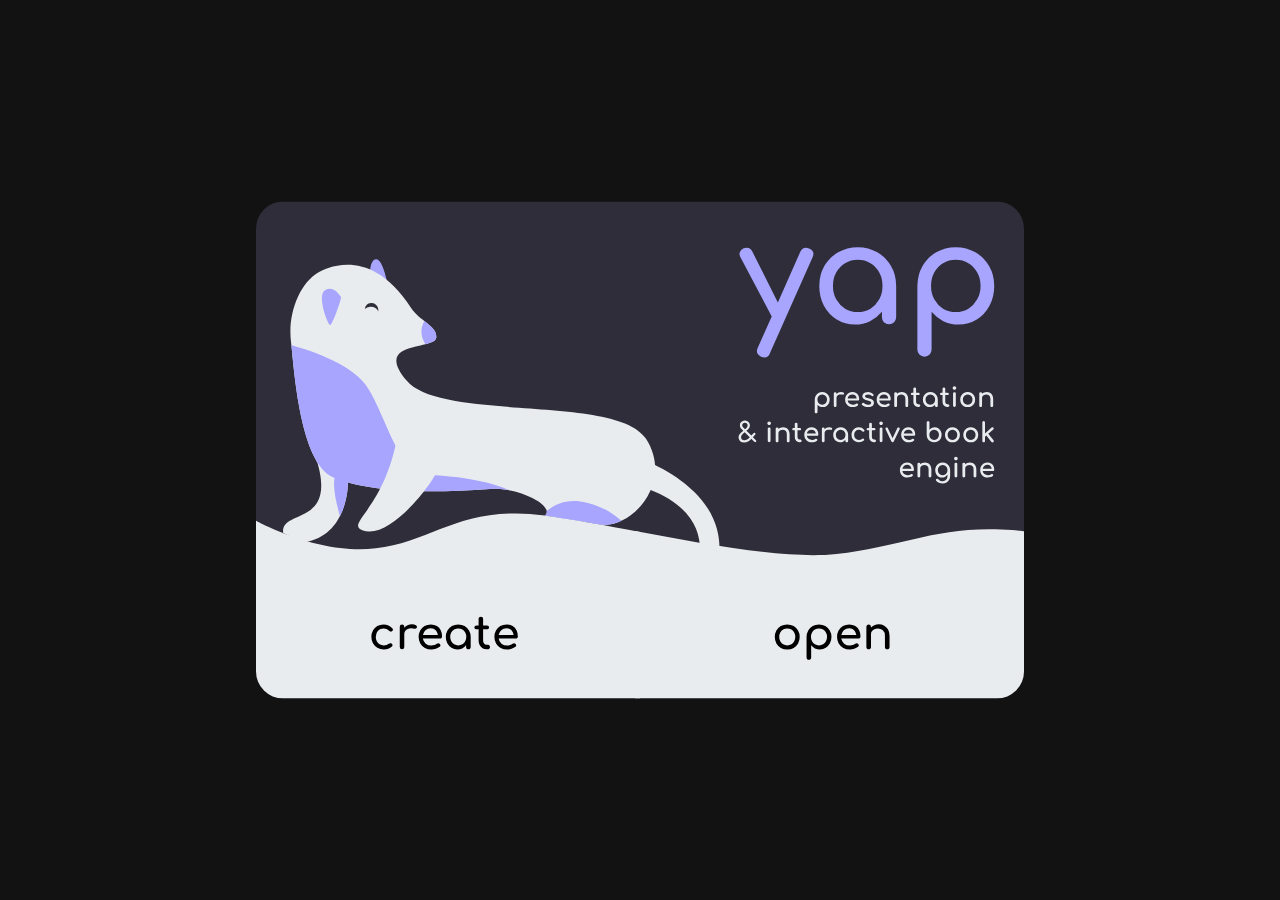
==== index.html @ a9b97353 "loader" ====
<!doctype html>
<html lang="en">
  <head>
    <meta charset="utf-8" />
    <meta name="viewport" content="width=device-width, initial-scale=1" />
    <meta name="color-scheme" content="light dark" />
    <meta name="darkreader-lock" />
    <link rel="icon" href="logo.svg" />
    <title>yap | snlx.net</title>
    <meta
      name="description"
      content="Browser-optimized paged export for Typst with videos, speaker notes, and custom elements."
    />
    <style>
      * {
        margin: 0;
        padding: 0;
      }
      body,
      #root {
        display: flex;
        justify-content: center;
        min-height: 100svh;
        max-width: 100%;
        background: #121212;
      }
      body:not(.book-mode) {
        align-items: center;
      }
      body::backdrop {
        display: none;
      }
      body.book-mode #root {
        flex-wrap: wrap;
        gap: 1em;
      }
      svg {
        width: 100%;
        height: unset;
        max-height: 100svh;
        display: none;
      }
      body.book-mode svg {
        height: 100svh;
        width: unset;
        display: block;
      }
      @media (min-aspect-ratio: 16/9) {
        svg {
          width: unset;
          height: 100svh;
        }
      }
      svg.visible {
        display: block;
      }
      foreignObject > * {
        width: 100%;
        height: 100%;
        object-fit: cover;
        object-position: center;
      }
      #sidebar {
        box-sizing: border-box;
        grid-template-rows: 1fr auto;
        height: 100svh;
        max-width: 50ch;
        font: 16px monospace;
        color: #cdd6f4;
        display: none;
        padding: 1em;
        gap: 1em;
        display: grid;
      }
      .book-mode #sidebar,
      body:fullscreen #sidebar {
        display: none;
      }
      #notes {
        overflow-y: auto;
        scrollbar-color: #cdd6f4 transparent;
        padding: 1rem;
        &:empty {
          padding: 0rem;
        }
      }
      .highlight {
        color: #94e2d5;
      }
      h2 {
        font-weight: normal;
        font-size: 1.2em;
      }
      a {
        color: #94e2d5;
      }
      em {
        color: #94e2d5;
      }
      strong {
        font-weight: normal;
        color: #94e2d5;
      }
      p {
        margin: 1em 0;
      }
      ul,
      ol {
        margin-left: 2em;
      }
      body:has(#notes:not(:empty)) {
        padding-right: 1em;
      }
      @media (max-width: 70ch) {
        body:has(#notes:not(:empty)) {
          padding-right: 0em;
          & > svg {
            display: none;
          }
          #sidebar {
            max-width: unset;
          }
        }
      }
      #controls {
        font-size: 2em;
        padding: 1rem;
        border-radius: 14pt;
        border: 3px solid #94e2d5;
        display: flex;
        justify-content: space-between;
        gap: 1em;
        & div {
          display: flex;
          gap: 1em;
        }
        & button {
          border: none;
          background: transparent;
          cursor: pointer;
        }
        & svg {
          width: 2rem;
          height: 2rem;
          display: block;
          stroke: #cdd6f4;
        }
      }
      #card-wrapper {
        width: 100%;
        height: 100svh;
        display: flex;
        justify-content: center;
        background: #121212;
        position: fixed;
        top: 0;
        left: 0;
      }
      #card-wrapper svg {
        transform: scale(0.6);
      }
      #spinner {
        transform-origin: center;
        transform-box: content-box;
        animation: spin linear infinite 2s;
        transition: 0.2s ease-in-out;
        display: inline !important;
      }
      @keyframes spin {
        0% { transform: rotate(0deg) }
        100% { transform: rotate(360deg) }
      }
    </style>
    <link rel="stylesheet" href="builder.css" />
    <link rel="stylesheet" href="theme.css" />
  </head>
  <body>
    <div id="sidebar">
      <main id="notes"></main>
      <div id="controls">
        <button id="prev">
          <svg
            xmlns="http://www.w3.org/2000/svg"
            viewBox="0 0 24 24"
            fill="none"
            stroke="currentColor"
            stroke-width="2"
            stroke-linecap="round"
            stroke-linejoin="round"
            class="lucide lucide-arrow-left-icon lucide-arrow-left"
          >
            <path d="m12 19-7-7 7-7" />
            <path d="M19 12H5" />
          </svg>
        </button>

        <span id="timer"></span>

        <div>
          <button id="full">
            <svg
              xmlns="http://www.w3.org/2000/svg"
              viewBox="0 0 24 24"
              fill="none"
              stroke="currentColor"
              stroke-width="2"
              stroke-linecap="round"
              stroke-linejoin="round"
              class="lucide lucide-fullscreen-icon lucide-fullscreen"
            >
              <path d="M3 7V5a2 2 0 0 1 2-2h2" />
              <path d="M17 3h2a2 2 0 0 1 2 2v2" />
              <path d="M21 17v2a2 2 0 0 1-2 2h-2" />
              <path d="M7 21H5a2 2 0 0 1-2-2v-2" />
              <rect width="10" height="8" x="7" y="8" rx="1" />
            </svg>
          </button>
          <button id="next">
            <svg
              xmlns="http://www.w3.org/2000/svg"
              viewBox="0 0 24 24"
              fill="none"
              stroke="currentColor"
              stroke-width="2"
              stroke-linecap="round"
              stroke-linejoin="round"
              class="lucide lucide-arrow-right-icon lucide-arrow-right"
            >
              <path d="M5 12h14" />
              <path d="m12 5 7 7-7 7" />
            </svg>
          </button>
        </div>
      </div>
    </div>
    <div id="root">
    </div>
    <script src="runtime.js"></script>
    <script src="builder2.js"></script>
  </body>
</html>
---- builder.css ----
body {
  background: #121212;
}

.greeting #button-text {
  display: inline !important;
}
#button-text,
#tail {
  pointer-events: none;
  user-select: none;
}
#button-new,
#button-open {
  transition: 0.1s ease-in-out;
}
.greeting #button-new:hover,
.greeting #button-open:hover {
  fill: #a8a5ff !important;
}
body:has(#card) {
  display: flex;
  justify-content: center;
  align-items: center;
}

#text-book,
#text-presentation,
#lower-page,
#page-book {
  user-select: none;
  pointer-events: none;
}
#bg-book,
#bg-presentation {
  transition: 0.1s ease-in-out;
}
#bg-book:hover,
#bg-presentation:hover {
  fill: #a8a5ff !important;
}
#card:has(#bg-presentation:hover) #text-presentation * {
  fill: #2e2d38 !important;
}

svg * {
  user-select: none;
}
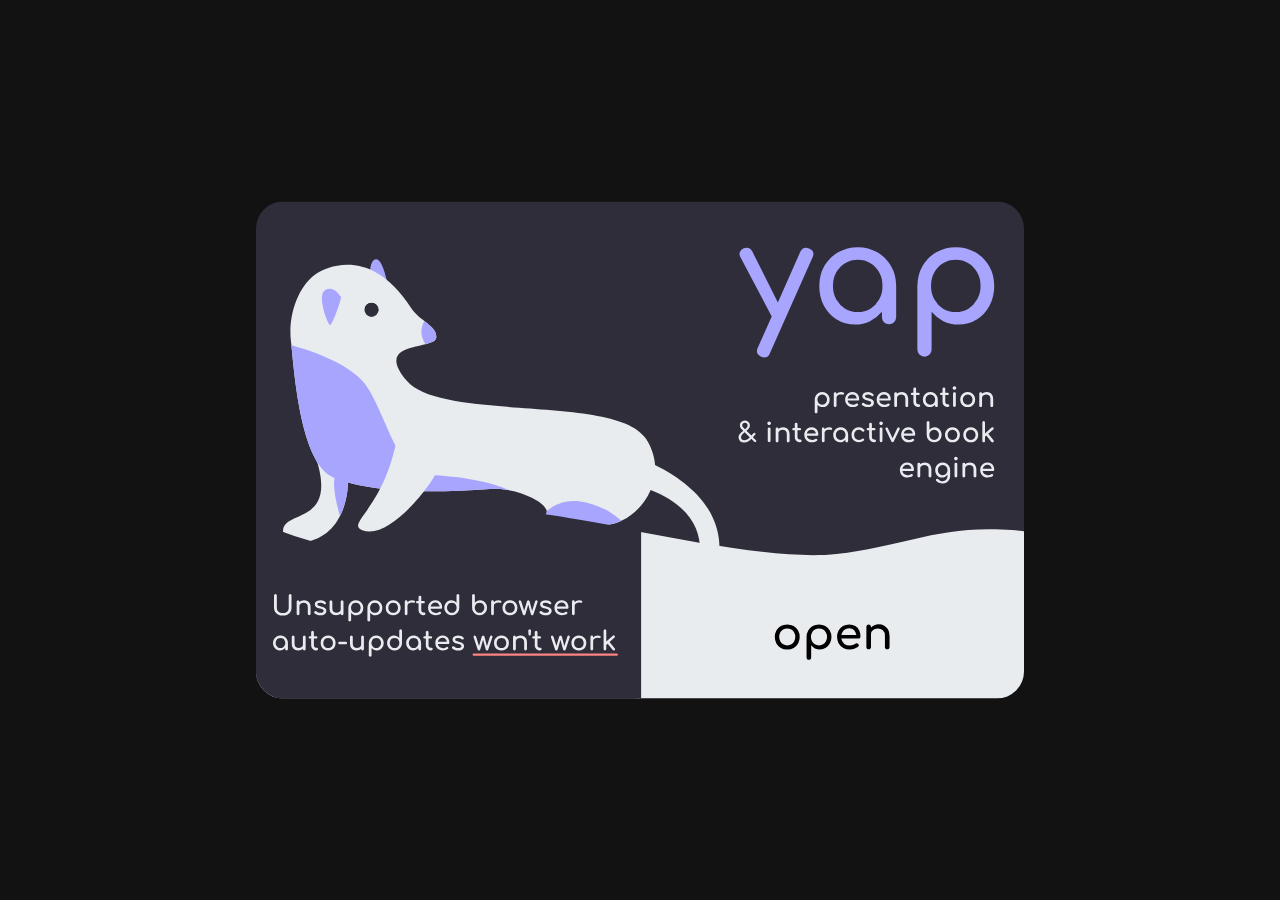
==== commit 0d900ca7: "fix: spinner in windows 7" ====
--- a/index.html
+++ b/index.html
@@ -66,7 +66,7 @@
         height: 100svh;
         max-width: 50ch;
         font: 16px monospace;
-        color: #cdd6f4;
+        color: #ccc;
         display: none;
         padding: 1em;
         gap: 1em;
@@ -78,28 +78,32 @@
       }
       #notes {
         overflow-y: auto;
-        scrollbar-color: #cdd6f4 transparent;
+        scrollbar-color: #ccc transparent;
+        background: #121212;
         padding: 1rem;
         &:empty {
           padding: 0rem;
         }
       }
       .highlight {
-        color: #94e2d5;
+        color: #a8a5ff;
+      }
+      .highlight::before {
+        content: "> ";
       }
       h2 {
         font-weight: normal;
         font-size: 1.2em;
       }
       a {
-        color: #94e2d5;
+        color: #a8a5ff;
       }
       em {
-        color: #94e2d5;
+        color: #a8a5ff;
       }
       strong {
         font-weight: normal;
-        color: #94e2d5;
+        color: #a8a5ff;
       }
       p {
         margin: 1em 0;
@@ -126,7 +130,8 @@
         font-size: 2em;
         padding: 1rem;
         border-radius: 14pt;
-        border: 3px solid #94e2d5;
+        border: 3px solid #000;
+        background: #2e2d39;
         display: flex;
         justify-content: space-between;
         gap: 1em;
@@ -161,7 +166,7 @@
       }
       #spinner {
         transform-origin: center;
-        transform-box: content-box;
+        transform-box: fill-box;
         animation: spin linear infinite 2s;
         transition: 0.2s ease-in-out;
         display: inline !important;
@@ -236,6 +241,7 @@
     <div id="root">
     </div>
     <script src="runtime.js"></script>
+    <script src="jszip.min.js"></script>
     <script src="builder2.js"></script>
   </body>
 </html>
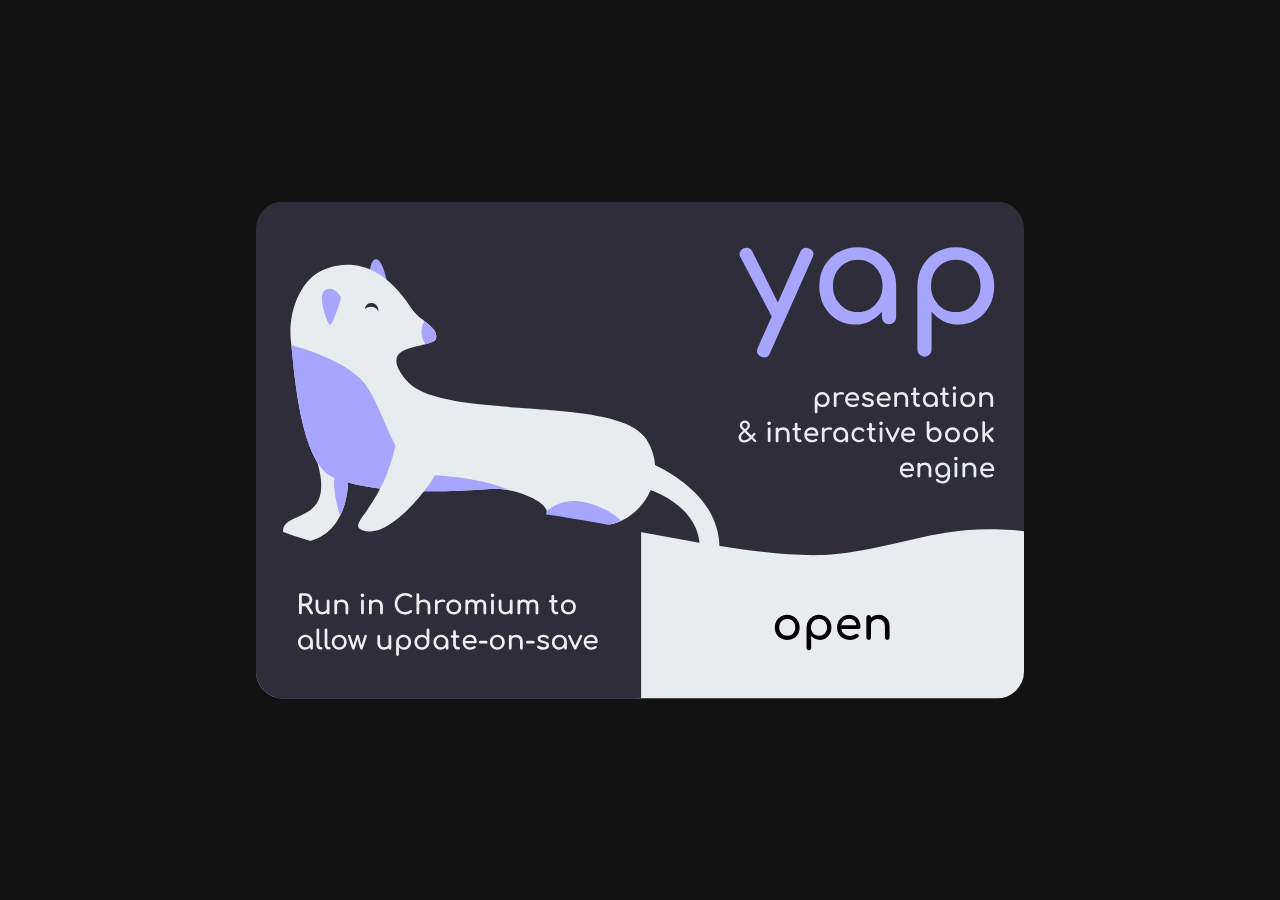
==== commit 23e9ebb1: "fix safari compat for that feature" ====
--- a/index.html
+++ b/index.html
@@ -37,6 +37,7 @@
       svg {
         width: 100%;
         height: unset;
+        max-width: 100%;
         max-height: 100svh;
         display: none;
       }
@@ -66,7 +67,7 @@
         height: 100svh;
         max-width: 50ch;
         font: 16px monospace;
-        color: #ccc;
+        color: #eee;
         display: none;
         padding: 1em;
         gap: 1em;
@@ -79,6 +80,7 @@
       #notes {
         overflow-y: auto;
         scrollbar-color: #ccc transparent;
+        color: #ccc;
         background: #121212;
         padding: 1rem;
         &:empty {
@@ -145,10 +147,11 @@
           cursor: pointer;
         }
         & svg {
+          min-width: 2rem;
           width: 2rem;
           height: 2rem;
           display: block;
-          stroke: #cdd6f4;
+          stroke: #eee;
         }
       }
       #card-wrapper {
@@ -202,7 +205,7 @@
         <span id="timer"></span>
 
         <div>
-          <button id="full">
+          <a href="/fullscreen" target="_blank">
             <svg
               xmlns="http://www.w3.org/2000/svg"
               viewBox="0 0 24 24"
@@ -219,7 +222,7 @@
               <path d="M7 21H5a2 2 0 0 1-2-2v-2" />
               <rect width="10" height="8" x="7" y="8" rx="1" />
             </svg>
-          </button>
+          </a>
           <button id="next">
             <svg
               xmlns="http://www.w3.org/2000/svg"
